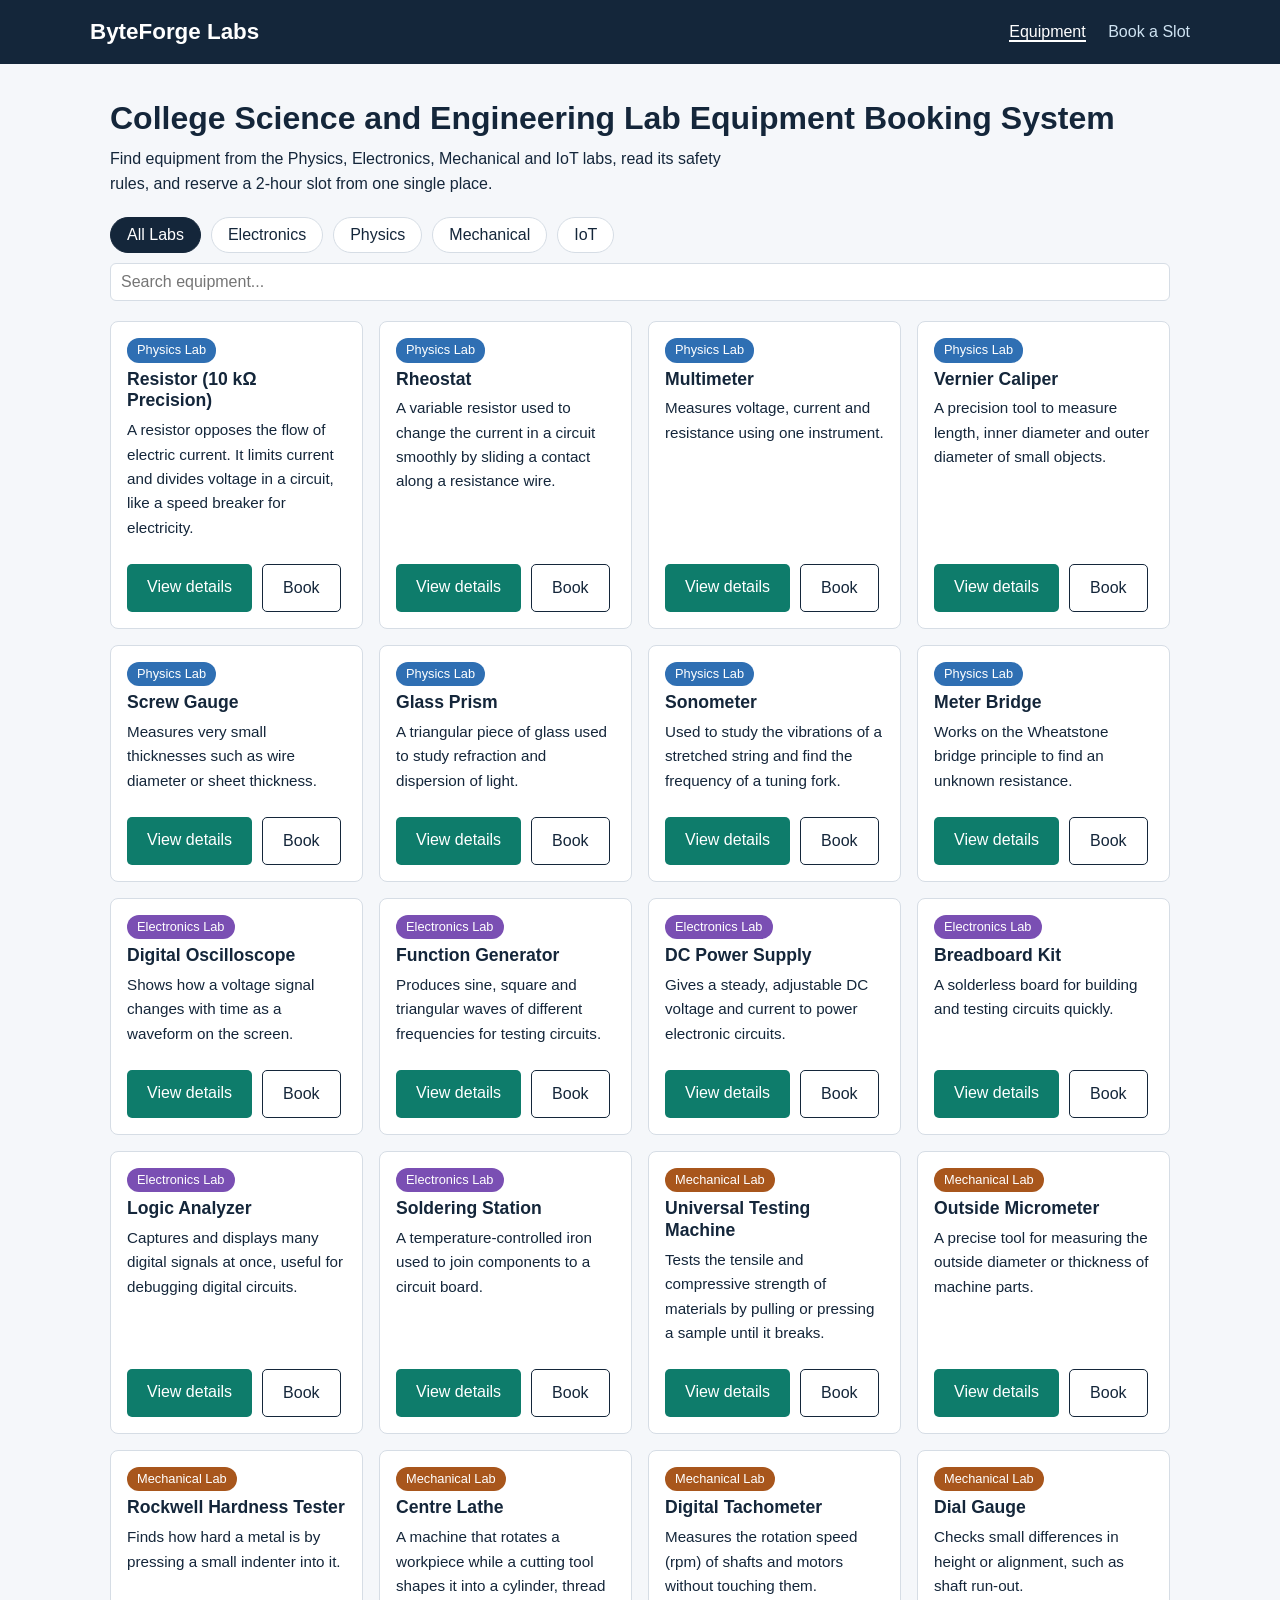
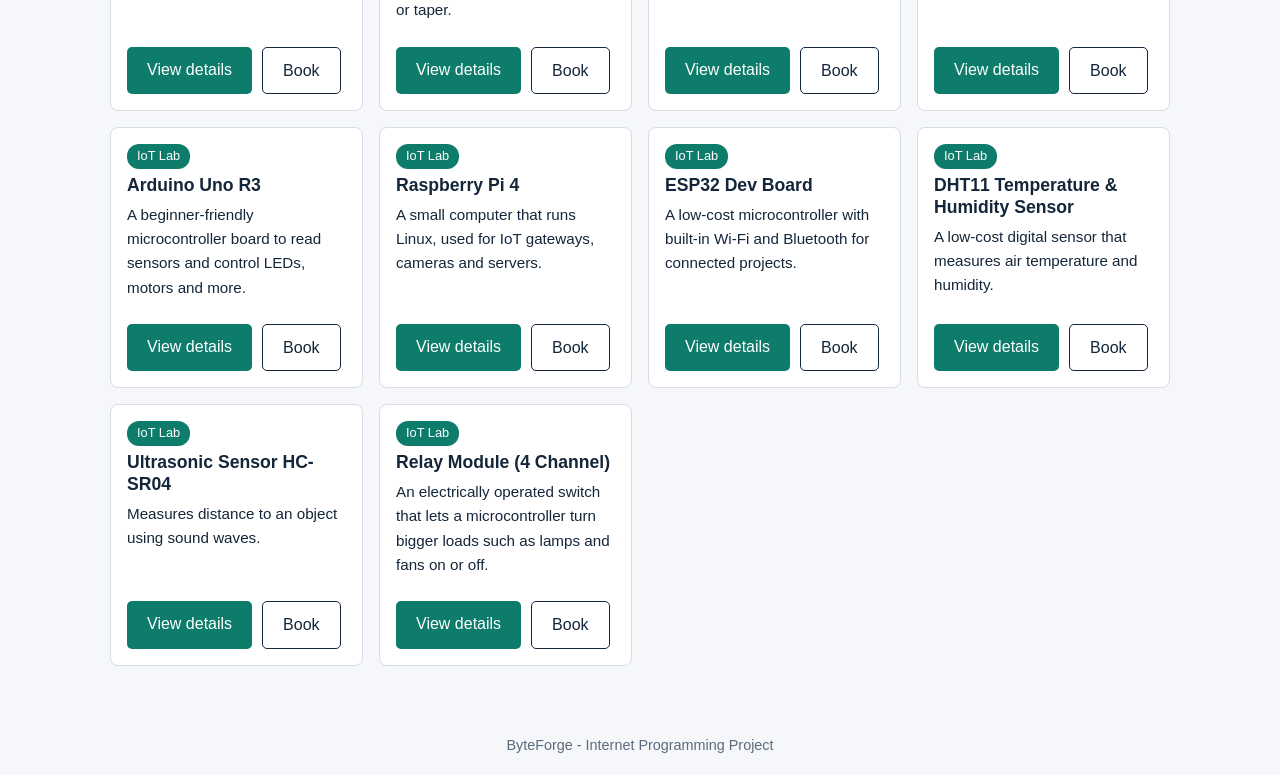
==== index.html @ 0279f82e "first commit" ====
<!DOCTYPE html>
<html lang="en">
<head>
  <meta charset="UTF-8">
  <meta name="viewport" content="width=device-width, initial-scale=1.0">
  <title>ByteForge - Lab Equipment Booking</title>
  <link rel="stylesheet" href="style.css">
</head>
<body>
  <header>
    <div class="header-inner">
      <a class="logo" href="index.html">ByteForge Labs</a>
      <nav>
        <a href="index.html" class="active">Equipment</a>
        <a href="booking.html">Book a Slot</a>
      </nav>
    </div>
  </header>

  <main>
    <section class="intro">
      <h1>College Science and Engineering Lab Equipment Booking System</h1>
      <p>Find equipment from the Physics, Electronics, Mechanical and IoT labs, read its safety rules, and reserve a 2-hour slot from one single place.</p>
    </section>

    <!-- Lab filter buttons and search box -->
    <section class="filters" id="filters">
      <button data-lab="All" class="active">All Labs</button>
      <button data-lab="Electronics">Electronics</button>
      <button data-lab="Physics">Physics</button>
      <button data-lab="Mechanical">Mechanical</button>
      <button data-lab="IoT">IoT</button>
      <input type="text" id="searchBox" placeholder="Search equipment..." aria-label="Search equipment">
    </section>

    <!-- Cards are added here by catalog.js -->
    <section class="grid" id="catalog"></section>
  </main>

  <footer>ByteForge - Internet Programming Project</footer>

  <script src="data.js"></script>
  <script src="catalog.js"></script>
</body>
</html>
---- style.css ----
/* ============ style.css - shared by all pages ============ */

/* 1. Colours kept in one place so they are easy to change */
:root {
  --ink: #14263a;        /* dark navy for text and header */
  --paper: #f5f7fa;      /* page background */
  --white: #ffffff;
  --accent: #0e7c6b;     /* teal for buttons */
  --accent-dark: #0a5c4f;
  --line: #d6dde5;       /* borders */
  --warn: #b45309;       /* amber for safety */
  --danger: #b42318;     /* red for errors / booked */
}

/* 2. Basic reset */
* { box-sizing: border-box; }
body {
  margin: 0;
  font-family: "Segoe UI", Arial, sans-serif;
  background: var(--paper);
  color: var(--ink);
  line-height: 1.6;
}
h1, h2, h3 { line-height: 1.25; }
a:focus-visible, button:focus-visible, input:focus-visible, select:focus-visible {
  outline: 3px solid #f5b301;
  outline-offset: 2px;
}

/* 3. Header and navigation */
header { background: var(--ink); color: var(--white); padding: 14px 20px; }
.header-inner {
  max-width: 1100px; margin: auto;
  display: flex; justify-content: space-between; align-items: center;
  flex-wrap: wrap; gap: 8px;
}
.logo { font-size: 1.4rem; font-weight: 700; color: var(--white); text-decoration: none; }
nav a { color: #cfe3f2; text-decoration: none; margin-left: 18px; }
nav a:hover, nav a.active { color: var(--white); border-bottom: 2px solid var(--white); }

/* 4. Page container */
main { max-width: 1100px; margin: auto; padding: 24px 20px 50px; }

/* 5. Home page intro */
.intro { padding: 10px 0 20px; }
.intro h1 { font-size: 2rem; margin: 0 0 8px; }
.intro p { max-width: 70ch; margin: 0; }

/* 6. Filters (lab buttons + search box) */
.filters { display: flex; flex-wrap: wrap; gap: 10px; align-items: center; margin-bottom: 20px; }
.filters button {
  padding: 8px 16px; border: 1px solid var(--line); background: var(--white);
  border-radius: 20px; cursor: pointer; font-size: 1rem; color: var(--ink);
}
.filters button.active { background: var(--ink); color: var(--white); border-color: var(--ink); }
.filters input {
  margin-left: auto; padding: 8px 12px; border: 1px solid var(--line);
  border-radius: 6px; font-size: 1rem; min-width: 220px;
}

/* 7. Equipment cards grid */
.grid { display: grid; grid-template-columns: repeat(auto-fill, minmax(250px, 1fr)); gap: 16px; }
.card {
  background: var(--white); border: 1px solid var(--line); border-radius: 8px;
  padding: 16px; display: flex; flex-direction: column;
}
.card h3 { margin: 6px 0; font-size: 1.1rem; }
.card p { margin: 0 0 14px; font-size: 0.95rem; flex: 1; }
.lab-tag {
  align-self: flex-start; font-size: 0.8rem; padding: 2px 10px;
  border-radius: 12px; color: var(--white);
}
.lab-Physics { background: #2f6fb3; }
.lab-Electronics { background: #7a4fb3; }
.lab-Mechanical { background: #a8561c; }
.lab-IoT { background: #0e7c6b; }
.empty { padding: 30px; text-align: center; color: #5b6b7b; }

/* 8. Buttons */
.btn {
  display: inline-block; padding: 10px 20px; background: var(--accent); color: var(--white);
  text-decoration: none; border: none; border-radius: 5px; cursor: pointer; font-size: 1rem;
}
.btn:hover { background: var(--accent-dark); }
.btn-outline { background: var(--white); color: var(--ink); border: 1px solid var(--ink); }
.btn-outline:hover { background: var(--ink); color: var(--white); }
.btn-row { display: flex; gap: 10px; flex-wrap: wrap; margin-top: 10px; }

/* 9. Equipment detail page */
.detail-box { background: var(--white); border: 1px solid var(--line); border-radius: 8px; padding: 22px; }
.detail-box h1 { margin-top: 4px; }
.sections { display: grid; grid-template-columns: repeat(auto-fit, minmax(300px, 1fr)); gap: 16px; margin-top: 18px; }
.section { border: 1px solid var(--line); border-radius: 6px; padding: 14px 18px; }
.section h3 { margin: 0 0 6px; font-size: 1.05rem; }
.section ul, .section ol { margin: 0; padding-left: 20px; }
.section.safety { border-left: 5px solid var(--warn); background: #fff8ef; }
.section.safety h3 { color: var(--warn); }

/* 10. Booking page */
.booking-layout { display: grid; grid-template-columns: 1fr 1fr; gap: 24px; }
.panel { background: var(--white); border: 1px solid var(--line); border-radius: 8px; padding: 20px; }
.panel h2 { margin-top: 0; }
label { display: block; margin: 14px 0 4px; font-weight: 600; }
input[type="text"], input[type="date"], select {
  width: 100%; padding: 9px 10px; border: 1px solid var(--line); border-radius: 6px; font-size: 1rem;
}
.check-row { display: flex; align-items: center; gap: 8px; margin-top: 16px; }
.check-row input { width: 20px; height: 20px; }
.check-row label { margin: 0; font-weight: normal; }

.slots { display: grid; grid-template-columns: 1fr 1fr; gap: 10px; }
.slot {
  padding: 12px; border: 2px solid var(--accent); background: var(--white);
  border-radius: 6px; cursor: pointer; font-size: 1rem; color: var(--ink);
}
.slot:hover { background: #e6f4f1; }
.slot.selected { background: var(--accent); color: var(--white); }
.slot:disabled { border-color: var(--line); background: #eceff3; color: #8a96a3; cursor: not-allowed; }

.message { margin-top: 14px; padding: 10px 14px; border-radius: 6px; display: none; }
.message.error { display: block; background: #fdecea; color: var(--danger); border: 1px solid #f3b8b2; }
.message.success { display: block; background: #e6f4ea; color: #1e6b3a; border: 1px solid #a6d6b5; }

table { width: 100%; border-collapse: collapse; margin-top: 10px; }
th, td { border: 1px solid var(--line); padding: 8px 10px; text-align: left; font-size: 0.95rem; }
th { background: #eaf0f6; }
.table-wrap { overflow-x: auto; }
.cancel-btn { background: var(--danger); color: var(--white); border: none; padding: 5px 10px; border-radius: 4px; cursor: pointer; }

footer { text-align: center; padding: 18px; color: #5b6b7b; font-size: 0.9rem; }

/* 11. Mobile layout */
@media (max-width: 800px) {
  .booking-layout { grid-template-columns: 1fr; }
  .filters input { margin-left: 0; width: 100%; }
}
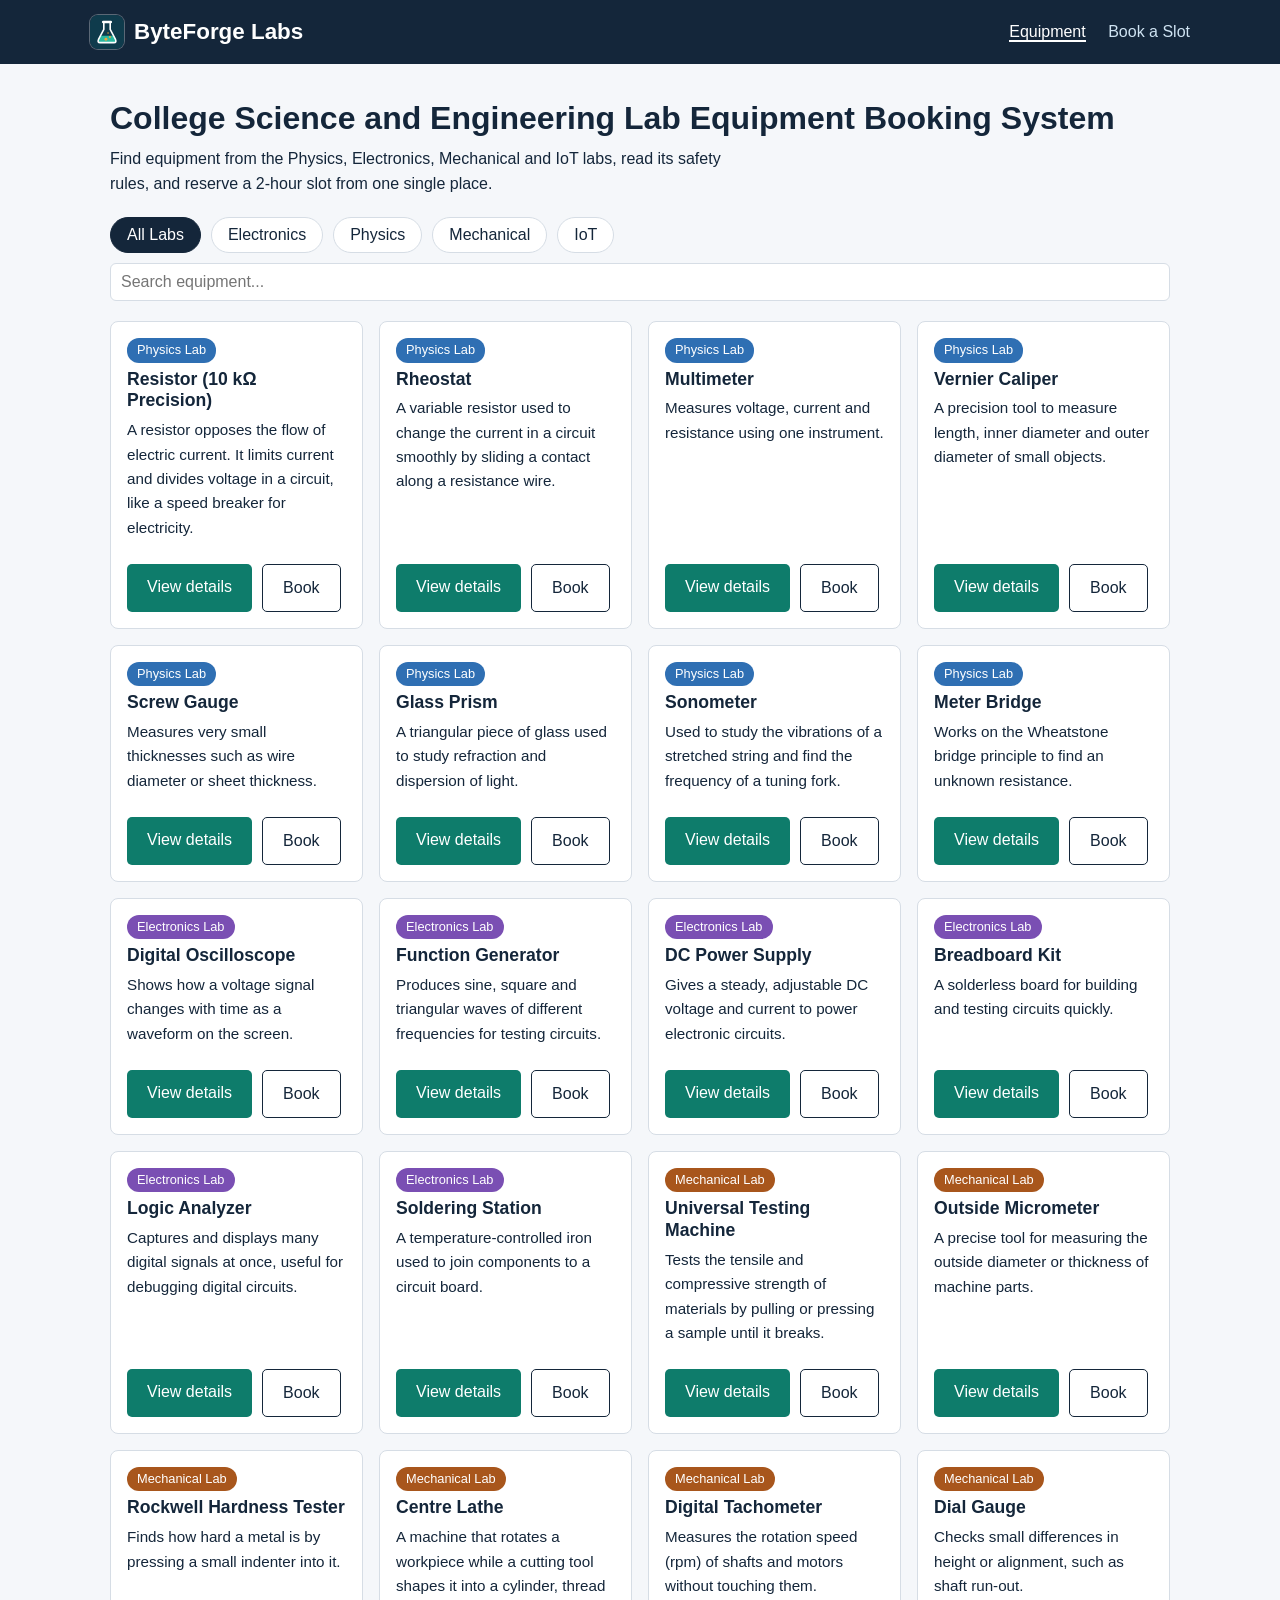
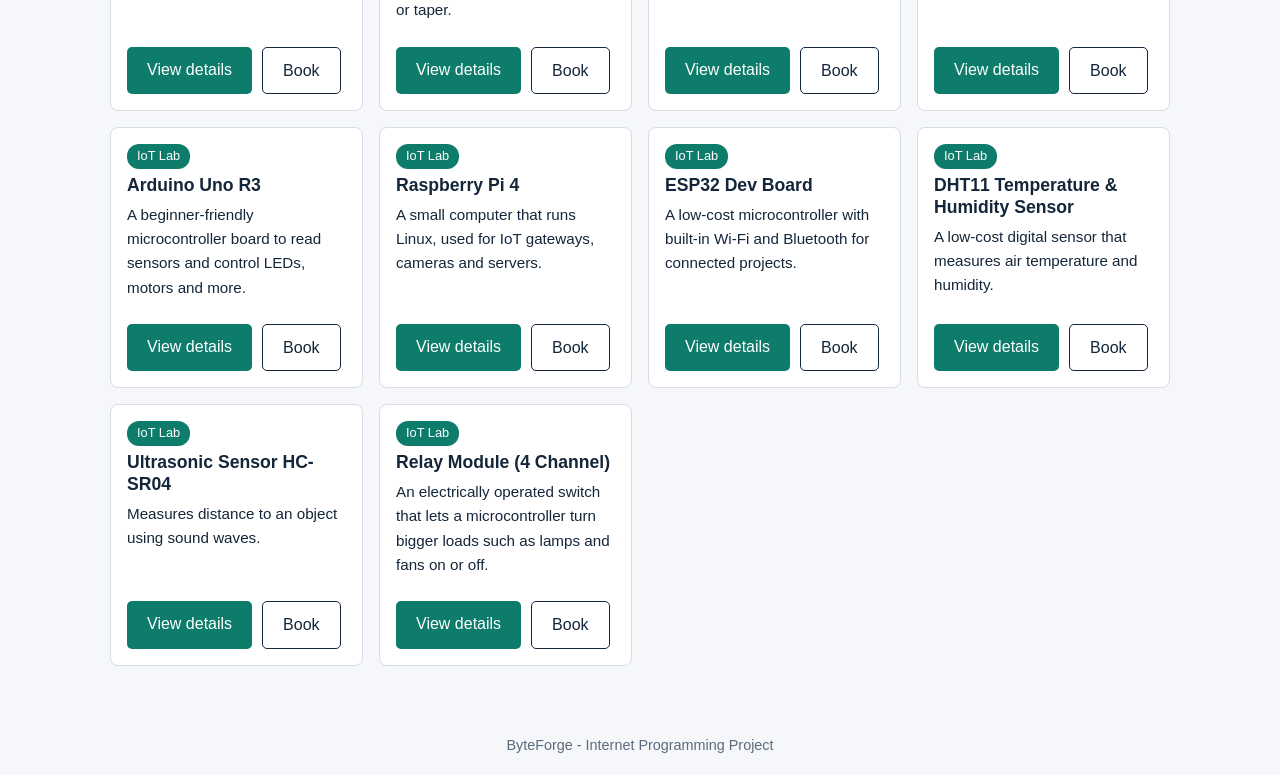
==== commit 8618c712: "adding favicon,updating code and including project link deployed on versel" ====
--- a/index.html
+++ b/index.html
@@ -4,12 +4,22 @@
   <meta charset="UTF-8">
   <meta name="viewport" content="width=device-width, initial-scale=1.0">
   <title>ByteForge - Lab Equipment Booking</title>
+  <link rel="icon" href="assets/favicon.svg" type="image/svg+xml">
+  <link rel="apple-touch-icon" href="assets/apple-touch-icon.png">
+  <meta name="theme-color" content="#0F3B4C">
+  <meta name="description" content="Browse college lab equipment, read safety rules and book a 2-hour slot in the Physics, Electronics, Mechanical and IoT labs.">
+  <meta property="og:type" content="website">
+  <meta property="og:title" content="ByteForge: Lab Equipment Booking System">
+  <meta property="og:description" content="Browse equipment. Read safety rules. Book a 2-hour slot.">
+  <meta property="og:image" content="assets/thumbnail.png">
+  <meta name="twitter:card" content="summary_large_image">
+  <meta name="twitter:image" content="assets/thumbnail.png">
   <link rel="stylesheet" href="style.css">
 </head>
 <body>
   <header>
-    <div class="header-inner">
-      <a class="logo" href="index.html">ByteForge Labs</a>
+     <div class="header-inner">
+      <a class="logo" href="index.html"><img src="assets/favicon.svg" alt="" width="34" height="34">ByteForge Labs</a>
       <nav>
         <a href="index.html" class="active">Equipment</a>
         <a href="booking.html">Book a Slot</a>
--- a/style.css
+++ b/style.css
@@ -34,7 +34,8 @@
   display: flex; justify-content: space-between; align-items: center;
   flex-wrap: wrap; gap: 8px;
 }
-.logo { font-size: 1.4rem; font-weight: 700; color: var(--white); text-decoration: none; }
+.logo { display: flex; align-items: center; gap: 10px; font-size: 1.4rem; font-weight: 700; color: var(--white); text-decoration: none; }
+.logo img { border-radius: 8px; box-shadow: 0 0 0 1px rgba(255, 255, 255, 0.3); }
 nav a { color: #cfe3f2; text-decoration: none; margin-left: 18px; }
 nav a:hover, nav a.active { color: var(--white); border-bottom: 2px solid var(--white); }
 
